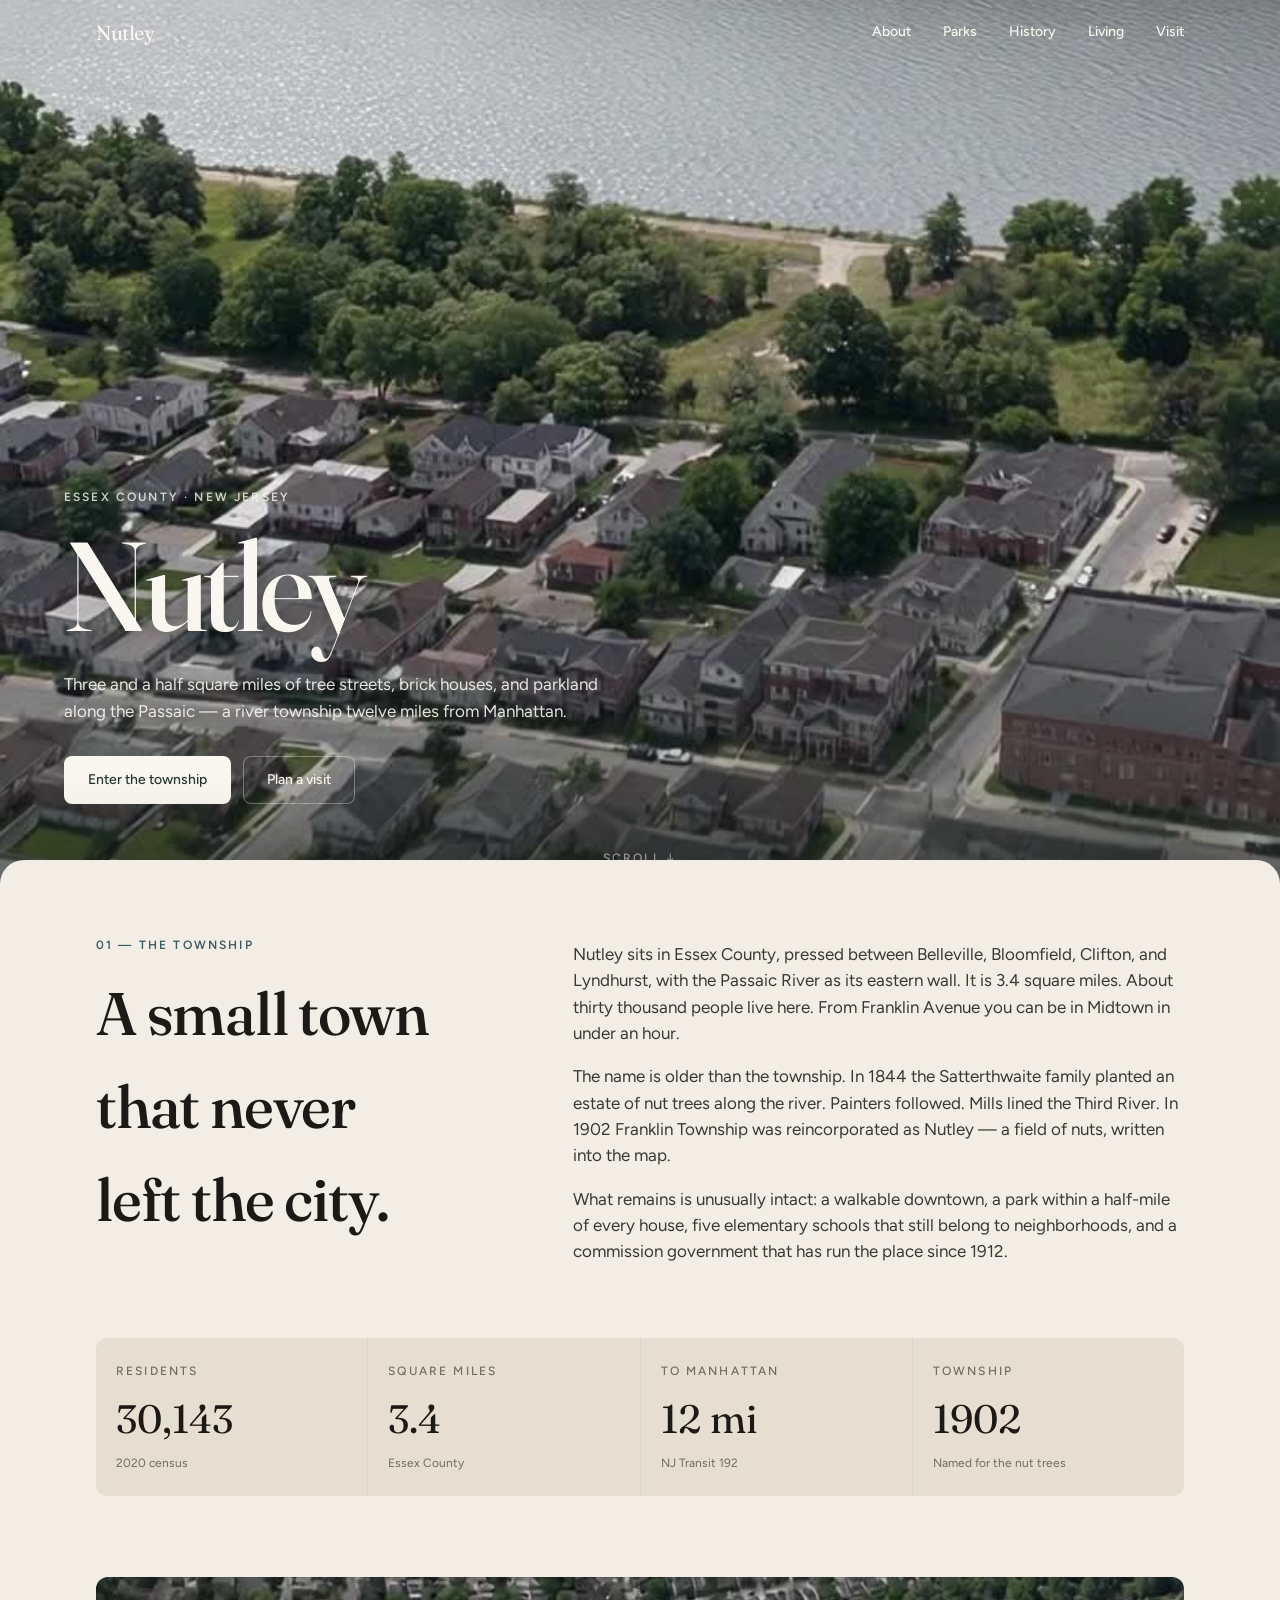
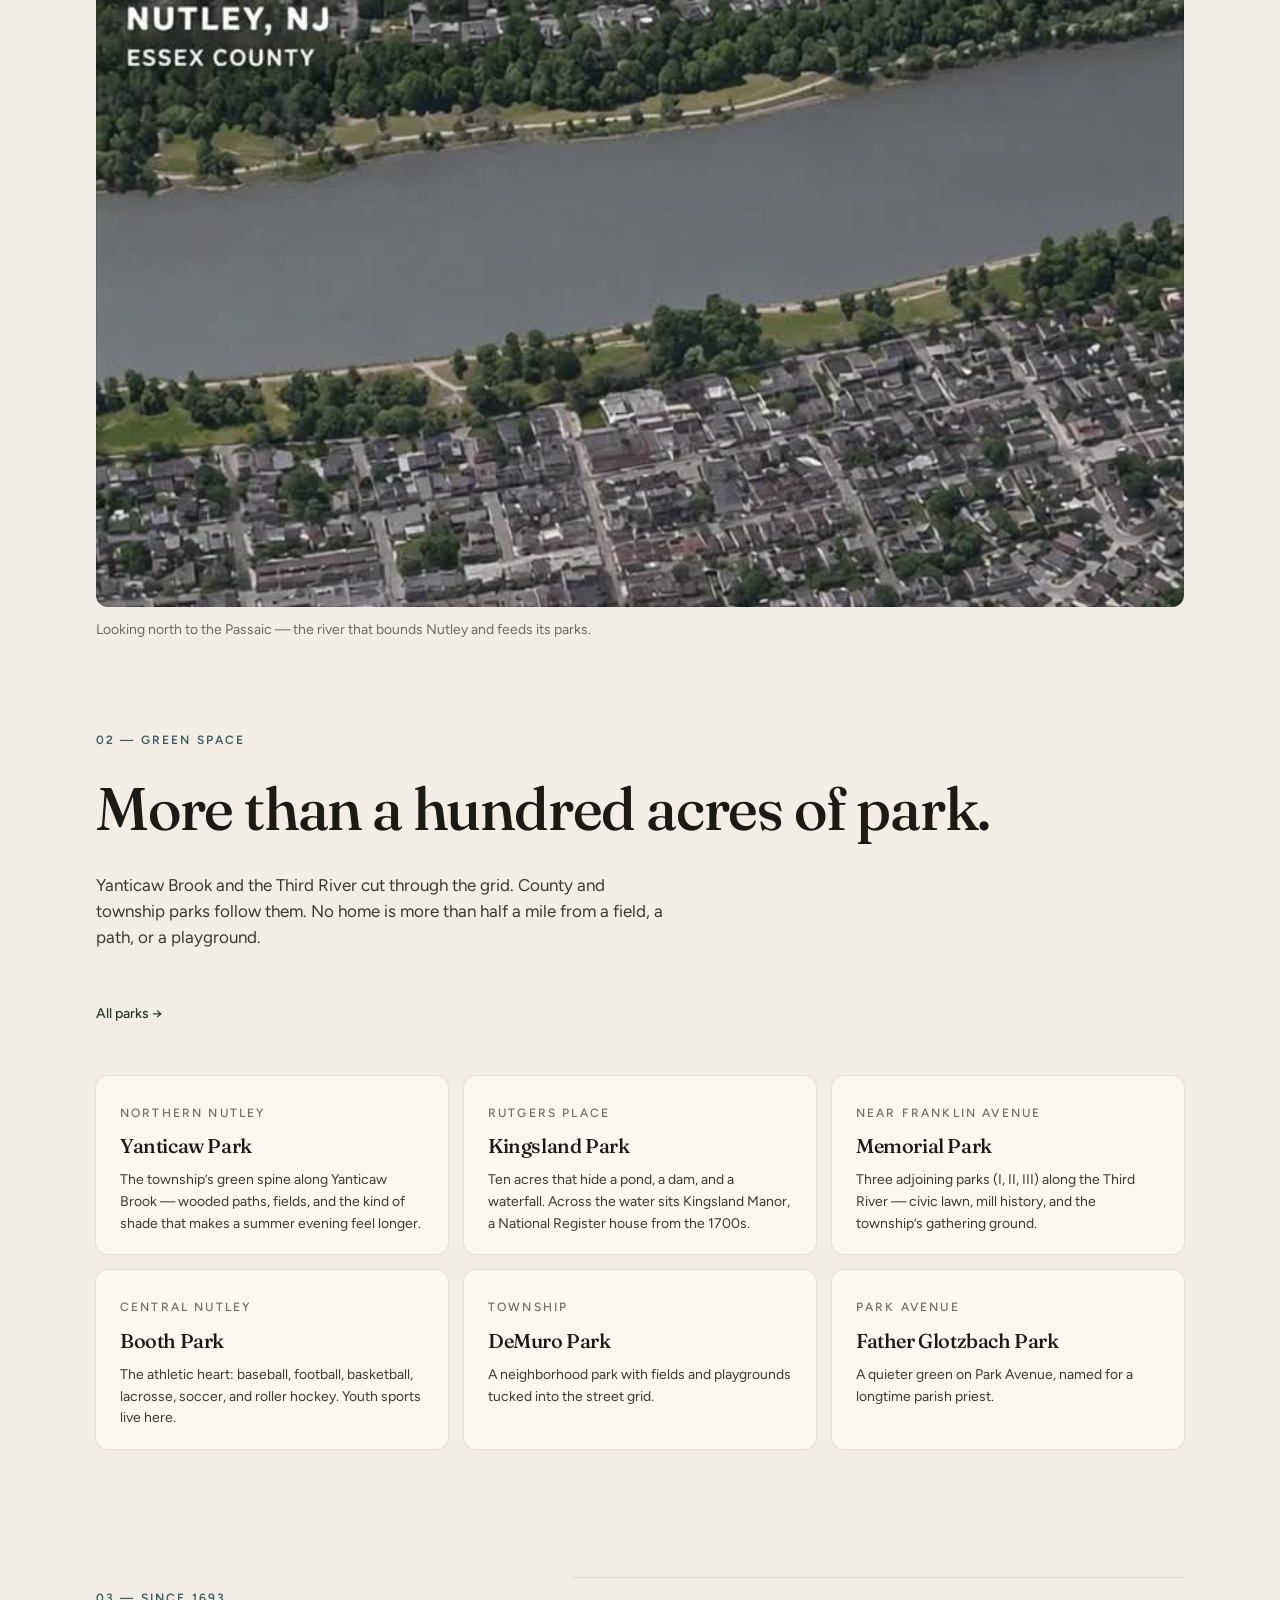
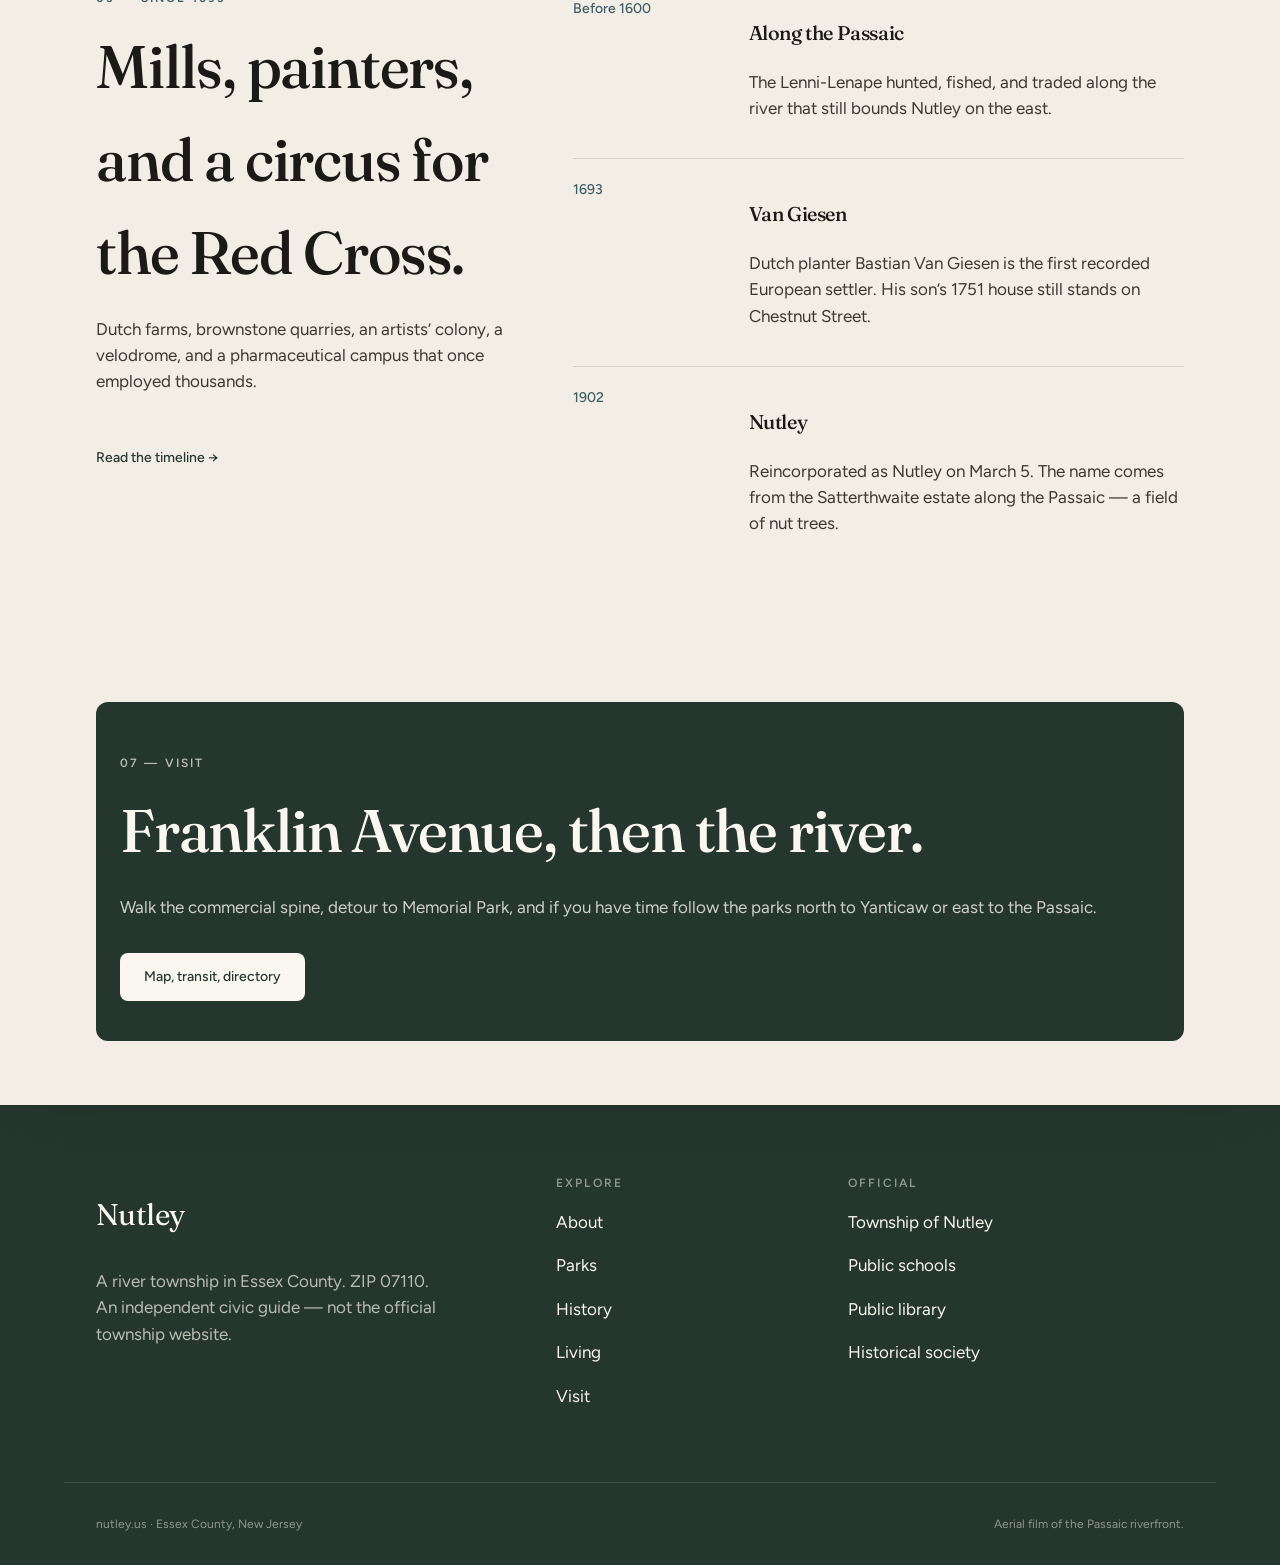
==== index.html @ f78c9973 "Add Nutley civic site for GitHub Pages" ====
<!doctype html>
<html lang="en">
<head>
  <meta charset="utf-8" />
  <meta name="viewport" content="width=device-width, initial-scale=1" />
  <title>Nutley, New Jersey</title>
  <meta name="description" content="Nutley, New Jersey — a river township in Essex County. Parks, history, neighborhoods, schools, and how to visit. Twelve miles from Manhattan." />
  <meta name="theme-color" content="#24362d" />
  <link rel="icon" type="image/svg+xml" href="/favicon.svg" />
  <link rel="preconnect" href="https://fonts.googleapis.com" />
  <link rel="preconnect" href="https://fonts.gstatic.com" crossorigin />
  <link rel="stylesheet" href="https://fonts.googleapis.com/css2?family=Figtree:ital,wght@0,400;0,500;0,600;1,400&family=Fraunces:opsz,wght@9..144,500;9..144,600;9..144,700&display=swap" />
  <link rel="stylesheet" href="/assets/site.css" />
  <meta property="og:title" content="Nutley, New Jersey" />
  <meta property="og:description" content="Nutley, New Jersey — a river township in Essex County. Parks, history, neighborhoods, schools, and how to visit. Twelve miles from Manhattan." />
  <meta property="og:image" content="/og.jpg" />
</head>
<body data-page="home">

  <a class="sr-only" href="#main">Skip to content</a>
  <div class="video-root" aria-hidden="true">
    <div class="video-wrap">
      <video autoplay muted loop playsinline preload="auto" poster="/video/nutley-poster.jpg">
        <source src="/video/nutley-aerial.mp4" type="video/mp4" />
      </video>
      <div class="video-scrim"></div>
    </div>
  </div>
  <header>
    <div class="header-inner">
      <a class="logo" href="/">Nutley</a>
      <nav class="primary" aria-label="Primary">
        <a href="/#about">About</a>
        <a href="/parks.html">Parks</a>
        <a href="/history.html">History</a>
        <a href="/living.html">Living</a>
        <a href="/visit.html">Visit</a>
      </nav>
      <button class="menu-btn" type="button" aria-expanded="false" aria-label="Open menu">☰</button>
    </div>
    <div class="mobile-nav" id="mobile-nav">
      <a href="/#about">About</a>
      <a href="/parks.html">Parks</a>
      <a href="/history.html">History</a>
      <a href="/living.html">Living</a>
      <a href="/visit.html">Visit</a>
    </div>
  </header>
<main>
  <section class="hero">
    <div class="hero-inner">
      <p class="kicker">Essex County · New Jersey</p>
      <h1>Nutley</h1>
      <p class="lede">Three and a half square miles of tree streets, brick houses, and parkland along the Passaic — a river township twelve miles from Manhattan.</p>
      <div class="actions">
        <a class="btn btn-cream" href="#about">Enter the township</a>
        <a class="btn btn-ghost" href="/visit.html">Plan a visit</a>
      </div>
    </div>
    <a class="scroll-cue" href="#about">Scroll ↓</a>
  </section>
  <div class="sheet" id="main">
    <section class="section" id="about">
      <div class="grid-12">
        <div>
          <p class="kicker">01 — The township</p>
          <h2>A small town that never left the city.</h2>
        </div>
        <div class="ink-soft">
          <p>Nutley sits in Essex County, pressed between Belleville, Bloomfield, Clifton, and Lyndhurst, with the Passaic River as its eastern wall. It is 3.4 square miles. About thirty thousand people live here. From Franklin Avenue you can be in Midtown in under an hour.</p>
          <p>The name is older than the township. In 1844 the Satterthwaite family planted an estate of nut trees along the river. Painters followed. Mills lined the Third River. In 1902 Franklin Township was reincorporated as Nutley — a field of nuts, written into the map.</p>
          <p>What remains is unusually intact: a walkable downtown, a park within a half-mile of every house, five elementary schools that still belong to neighborhoods, and a commission government that has run the place since 1912.</p>
        </div>
      </div>
      <dl class="stats">
        <div><dt>Residents</dt><dd>30,143</dd><p>2020 census</p></div>
        <div><dt>Square miles</dt><dd>3.4</dd><p>Essex County</p></div>
        <div><dt>To Manhattan</dt><dd>12 mi</dd><p>NJ Transit 192</p></div>
        <div><dt>Township</dt><dd>1902</dd><p>Named for the nut trees</p></div>
      </dl>
    </section>
    <section class="section" style="padding-top:0;padding-bottom:0">
      <img class="frame tall" src="/photos/nutley-wide.jpg" alt="Aerial view of Nutley looking toward the Passaic River" />
      <p class="muted" style="margin-top:0.75rem;font-size:0.875rem">Looking north to the Passaic — the river that bounds Nutley and feeds its parks.</p>
    </section>
    <section class="section" id="parks">
      <p class="kicker">02 — Green space</p>
      <h2>More than a hundred acres of park.</h2>
      <p class="ink-soft" style="max-width:36rem">Yanticaw Brook and the Third River cut through the grid. County and township parks follow them. No home is more than half a mile from a field, a path, or a playground.</p>
      <a class="link-row" href="/parks.html">All parks →</a>
      <div class="cards three">
        <article class="card"><p class="meta">Northern Nutley</p><h3>Yanticaw Park</h3><p>The township’s green spine along Yanticaw Brook — wooded paths, fields, and the kind of shade that makes a summer evening feel longer.</p></article><article class="card"><p class="meta">Rutgers Place</p><h3>Kingsland Park</h3><p>Ten acres that hide a pond, a dam, and a waterfall. Across the water sits Kingsland Manor, a National Register house from the 1700s.</p></article><article class="card"><p class="meta">Near Franklin Avenue</p><h3>Memorial Park</h3><p>Three adjoining parks (I, II, III) along the Third River — civic lawn, mill history, and the township’s gathering ground.</p></article><article class="card"><p class="meta">Central Nutley</p><h3>Booth Park</h3><p>The athletic heart: baseball, football, basketball, lacrosse, soccer, and roller hockey. Youth sports live here.</p></article><article class="card"><p class="meta">Township</p><h3>DeMuro Park</h3><p>A neighborhood park with fields and playgrounds tucked into the street grid.</p></article><article class="card"><p class="meta">Park Avenue</p><h3>Father Glotzbach Park</h3><p>A quieter green on Park Avenue, named for a longtime parish priest.</p></article>
      </div>
    </section>
    <section class="section" id="history">
      <div class="grid-12">
        <div>
          <p class="kicker">03 — Since 1693</p>
          <h2>Mills, painters, and a circus for the Red Cross.</h2>
          <p class="ink-soft">Dutch farms, brownstone quarries, an artists’ colony, a velodrome, and a pharmaceutical campus that once employed thousands.</p>
          <a class="link-row" href="/history.html">Read the timeline →</a>
        </div>
        <ol class="timeline">
          <li><span class="year">Before 1600</span><div><h3>Along the Passaic</h3><p class="ink-soft">The Lenni-Lenape hunted, fished, and traded along the river that still bounds Nutley on the east.</p></div></li>
          <li><span class="year">1693</span><div><h3>Van Giesen</h3><p class="ink-soft">Dutch planter Bastian Van Giesen is the first recorded European settler. His son’s 1751 house still stands on Chestnut Street.</p></div></li>
          <li><span class="year">1902</span><div><h3>Nutley</h3><p class="ink-soft">Reincorporated as Nutley on March 5. The name comes from the Satterthwaite estate along the Passaic — a field of nut trees.</p></div></li>
        </ol>
      </div>
    </section>
    <section class="section">
      <div class="cta-band">
        <p class="kicker">07 — Visit</p>
        <h2>Franklin Avenue, then the river.</h2>
        <p>Walk the commercial spine, detour to Memorial Park, and if you have time follow the parks north to Yanticaw or east to the Passaic.</p>
        <div class="actions"><a class="btn btn-cream" href="/visit.html">Map, transit, directory</a></div>
      </div>
    </section>

  </div>
</main>
  <footer>
    <div class="footer-inner">
      <div>
        <p class="logo" style="font-size:1.875rem">Nutley</p>
        <p style="color:color-mix(in oklab, var(--cream) 70%, transparent); max-width:22rem">A river township in Essex County. ZIP 07110. An independent civic guide — not the official township website.</p>
      </div>
      <div>
        <p class="kicker" style="color:color-mix(in oklab, var(--cream) 50%, transparent)">Explore</p>
        <p><a href="/#about">About</a></p>
        <p><a href="/parks.html">Parks</a></p>
        <p><a href="/history.html">History</a></p>
        <p><a href="/living.html">Living</a></p>
        <p><a href="/visit.html">Visit</a></p>
      </div>
      <div>
        <p class="kicker" style="color:color-mix(in oklab, var(--cream) 50%, transparent)">Official</p>
        <p><a href="https://www.nutleynj.org/" target="_blank" rel="noreferrer">Township of Nutley</a></p>
        <p><a href="https://www.nutleyschools.org/" target="_blank" rel="noreferrer">Public schools</a></p>
        <p><a href="https://nutleypubliclibrary.org/" target="_blank" rel="noreferrer">Public library</a></p>
        <p><a href="https://www.nutleyhistoricalsociety.org/" target="_blank" rel="noreferrer">Historical society</a></p>
      </div>
    </div>
    <div class="footer-legal">
      <p>nutley.us · Essex County, New Jersey</p>
      <p>Aerial film of the Passaic riverfront.</p>
    </div>
  </footer>
  <script src="/assets/site.js"></script>
</body>
</html>
---- assets/site.css ----
:root {
  --paper: #f2eee6;
  --paper-2: #e6dfd1;
  --cream: #faf7f1;
  --ink: #1c1a16;
  --ink-soft: #3c3830;
  --muted: #6f695f;
  --forest: #24362d;
  --forest-deep: #16211b;
  --river: #3d5a62;
  --line: color-mix(in oklab, var(--ink) 12%, transparent);
  --display: "Fraunces", "Times New Roman", serif;
  --sans: "Figtree", ui-sans-serif, system-ui, sans-serif;
  --ease: cubic-bezier(0.22, 1, 0.36, 1);
}
* { box-sizing: border-box; }
html { scroll-behavior: smooth; -webkit-font-smoothing: antialiased; }
body {
  margin: 0;
  background: var(--forest-deep);
  color: var(--ink);
  font-family: var(--sans);
  font-size: 1.0625rem;
  line-height: 1.55;
}
button:not(:disabled), [role="button"]:not(:disabled) { cursor: pointer; }
h1, h2, h3 { font-family: var(--display); text-wrap: balance; letter-spacing: -0.02em; font-weight: 500; }
p { text-wrap: pretty; }
a { color: inherit; text-decoration: none; }
img { max-width: 100%; display: block; }
.video-root { pointer-events: none; position: fixed; inset: 0; z-index: 0; overflow: hidden; background: var(--forest-deep); }
.video-wrap { position: absolute; inset: 0; will-change: opacity; }
.video-wrap video {
  position: absolute; inset: 0; width: 100%; height: 100%;
  object-fit: cover; object-position: center 20%;
  filter: brightness(1.1) contrast(1.05);
}
.video-scrim {
  position: absolute; inset: 0;
  background: linear-gradient(180deg,
    color-mix(in oklab, var(--forest-deep) 10%, transparent) 0%,
    transparent 42%,
    color-mix(in oklab, var(--forest-deep) 14%, transparent) 72%,
    color-mix(in oklab, var(--forest-deep) 42%, transparent) 100%);
}
header {
  position: fixed; inset-inline: 0; top: 0; z-index: 50;
  color: var(--cream);
  transition: background-color 200ms var(--ease), color 200ms var(--ease), box-shadow 200ms var(--ease);
}
header.solid {
  background: color-mix(in oklab, var(--paper) 95%, transparent);
  color: var(--ink);
  box-shadow: 0 1px 0 var(--line);
}
.header-inner {
  max-width: 72rem; margin: 0 auto; height: 4rem;
  display: flex; align-items: center; justify-content: space-between;
  padding: 0 1.25rem;
}
.logo { font-family: var(--display); font-size: 1.25rem; letter-spacing: -0.02em; }
nav.primary { display: none; gap: 2rem; }
nav.primary a { font-size: 0.875rem; font-weight: 500; }
nav.primary a:hover { opacity: 0.7; }
.menu-btn {
  width: 2.75rem; height: 2.75rem; border: 0; background: transparent; color: inherit;
  display: flex; align-items: center; justify-content: center;
}
.mobile-nav { display: none; border-top: 1px solid var(--line); background: var(--paper); color: var(--ink); }
.mobile-nav.open { display: block; }
.mobile-nav a { display: flex; min-height: 3rem; align-items: center; padding: 0 1.25rem; font-weight: 500; }
.hero {
  position: relative; z-index: 10;
  min-height: 100dvh; display: flex; flex-direction: column; justify-content: flex-end;
  padding: 7rem 1.25rem 6rem; color: var(--cream);
}
.hero.compact { min-height: 70vh; padding-bottom: 5rem; }
.hero-inner { max-width: 72rem; width: 100%; margin: 0 auto; }
.kicker { font-size: 0.75rem; font-weight: 600; letter-spacing: 0.18em; text-transform: uppercase; color: var(--river); }
.hero .kicker { color: color-mix(in oklab, var(--cream) 80%, transparent); }
.hero h1 {
  margin: 0.75rem 0 0;
  font-size: clamp(4.25rem, 8vw + 1.5rem, 9.5rem);
  line-height: 1.05; letter-spacing: -0.04em;
  text-shadow: 0 1px 18px rgba(14, 20, 17, 0.35);
}
.hero.compact h1 { font-size: clamp(2.5rem, 8vw, 6.5rem); }
.lede { margin: 1.25rem 0 0; max-width: 36rem; color: color-mix(in oklab, var(--cream) 90%, transparent); text-shadow: 0 1px 18px rgba(14, 20, 17, 0.35); }
.actions { margin-top: 2rem; display: flex; flex-wrap: wrap; gap: 0.75rem; }
.btn {
  display: inline-flex; align-items: center; justify-content: center;
  height: 3rem; padding: 0 1.5rem; border-radius: 0.5rem;
  font-size: 0.875rem; font-weight: 500;
  transition: opacity 150ms var(--ease), transform 150ms var(--ease), background-color 150ms var(--ease);
}
.btn:active { transform: scale(0.96); }
.btn-cream { background: var(--cream); color: var(--forest); }
.btn-cream:hover { opacity: 0.9; }
.btn-ghost { color: var(--cream); box-shadow: inset 0 0 0 1px rgba(250,247,241,0.35); }
.btn-ghost:hover { background: color-mix(in oklab, var(--cream) 10%, transparent); }
.scroll-cue {
  position: absolute; bottom: 2rem; left: 50%; transform: translateX(-50%);
  font-size: 0.75rem; font-weight: 500; letter-spacing: 0.18em; text-transform: uppercase;
  color: color-mix(in oklab, var(--cream) 70%, transparent);
}
.sheet {
  position: relative; z-index: 10; margin-top: -2.5rem;
  background: var(--paper); color: var(--ink);
  border-radius: 1.5rem 1.5rem 0 0;
  box-shadow: 0 -24px 80px -32px rgba(8, 12, 10, 0.45);
}
.section { max-width: 72rem; margin: 0 auto; padding: 4rem 1.25rem; scroll-margin-top: 6rem; }
.grid-12 { display: grid; gap: 2.5rem; }
.split { display: grid; gap: 2.5rem; }
.stats {
  margin-top: 3.5rem; display: grid; grid-template-columns: 1fr 1fr; gap: 1px;
  background: var(--line); border-radius: 0.75rem; overflow: hidden;
}
.stats div { background: var(--paper-2); padding: 1.5rem 1.25rem; }
.stats dt { font-size: 0.75rem; font-weight: 500; letter-spacing: 0.18em; text-transform: uppercase; color: var(--muted); }
.stats dd { margin: 0.5rem 0 0; font-family: var(--display); font-size: clamp(1.75rem, 1.2rem + 1.6vw, 2.5rem); }
.stats p { margin: 0.25rem 0 0; font-size: 0.75rem; color: var(--muted); }
.cards { margin-top: 2.5rem; display: grid; gap: 1rem; }
.card {
  background: var(--cream); border-radius: 0.75rem; padding: 1.25rem 1.5rem;
  box-shadow: 0 0 0 1px rgba(28,26,22,0.06), 0 1px 2px -1px rgba(28,26,22,0.06);
}
.card .meta, .meta { font-size: 0.75rem; font-weight: 500; letter-spacing: 0.18em; text-transform: uppercase; color: var(--muted); }
.card h3 { margin: 0.5rem 0 0; font-size: 1.25rem; }
.card p { margin: 0.5rem 0 0; font-size: 0.875rem; color: var(--ink-soft); }
.timeline { list-style: none; padding: 0; margin: 0; }
.timeline li { display: grid; gap: 0.5rem; border-top: 1px solid var(--line); padding: 1.25rem 0; }
.timeline .year { font-size: 0.875rem; font-weight: 500; color: var(--river); }
.muted { color: var(--muted); }
.ink-soft { color: var(--ink-soft); }
h2 { margin: 0.75rem 0 0; font-size: clamp(2.25rem, 1.4rem + 3vw, 3.75rem); }
.link-row { display: inline-flex; align-items: center; gap: 0.5rem; margin-top: 1.5rem; height: 2.75rem; font-size: 0.875rem; font-weight: 500; color: var(--forest); }
.frame { border-radius: 0.75rem; width: 100%; object-fit: cover; outline: 1px solid rgba(28,26,22,0.1); outline-offset: -1px; }
.frame.tall { max-height: 70vh; object-position: top; }
.list-rows { list-style: none; padding: 0; margin: 2rem 0 0; border-top: 1px solid var(--line); border-bottom: 1px solid var(--line); }
.list-rows li, .list-rows a.row {
  display: flex; flex-wrap: wrap; align-items: baseline; justify-content: space-between; gap: 0.5rem;
  padding: 1rem 0; border-bottom: 1px solid var(--line); min-height: 4rem;
}
.list-rows li:last-child, .list-rows a.row:last-child { border-bottom: 0; }
.cta-band { background: var(--forest); color: var(--cream); border-radius: 0.75rem; padding: 2.5rem 1.5rem; }
.cta-band .kicker { color: color-mix(in oklab, var(--cream) 70%, transparent); }
.cta-band p { color: color-mix(in oklab, var(--cream) 80%, transparent); }
footer { border-top: 1px solid var(--line); background: var(--forest); color: var(--cream); }
.footer-inner { max-width: 72rem; margin: 0 auto; padding: 3.5rem 1.25rem; display: grid; gap: 2.5rem; }
.footer-legal {
  border-top: 1px solid color-mix(in oklab, var(--cream) 10%, transparent);
  max-width: 72rem; margin: 0 auto; padding: 1.25rem; font-size: 0.75rem;
  color: color-mix(in oklab, var(--cream) 50%, transparent);
  display: flex; flex-direction: column; gap: 0.5rem;
}
.map { width: 100%; height: 20rem; border: 0; border-radius: 0.75rem; }
.sr-only { position: absolute; width: 1px; height: 1px; padding: 0; margin: -1px; overflow: hidden; clip: rect(0,0,0,0); border: 0; }
@media (min-width: 640px) {
  .header-inner, .hero, .section, .footer-inner, .footer-legal { padding-left: 2rem; padding-right: 2rem; }
  .stats { grid-template-columns: repeat(4, 1fr); }
  .cards { grid-template-columns: 1fr 1fr; }
  .timeline li { grid-template-columns: 9rem 1fr; gap: 2rem; }
}
@media (min-width: 768px) {
  nav.primary { display: flex; }
  .menu-btn { display: none; }
  .cards.three { grid-template-columns: repeat(3, 1fr); }
  .footer-inner { grid-template-columns: 5fr 3fr 4fr; }
  .footer-legal { flex-direction: row; justify-content: space-between; }
}
@media (min-width: 1024px) {
  .grid-12 { grid-template-columns: 5fr 7fr; }
  .split { grid-template-columns: 1fr 1fr; align-items: center; }
  .map { height: 24rem; }
}
@media (prefers-reduced-motion: reduce) {
  html { scroll-behavior: auto; }
}
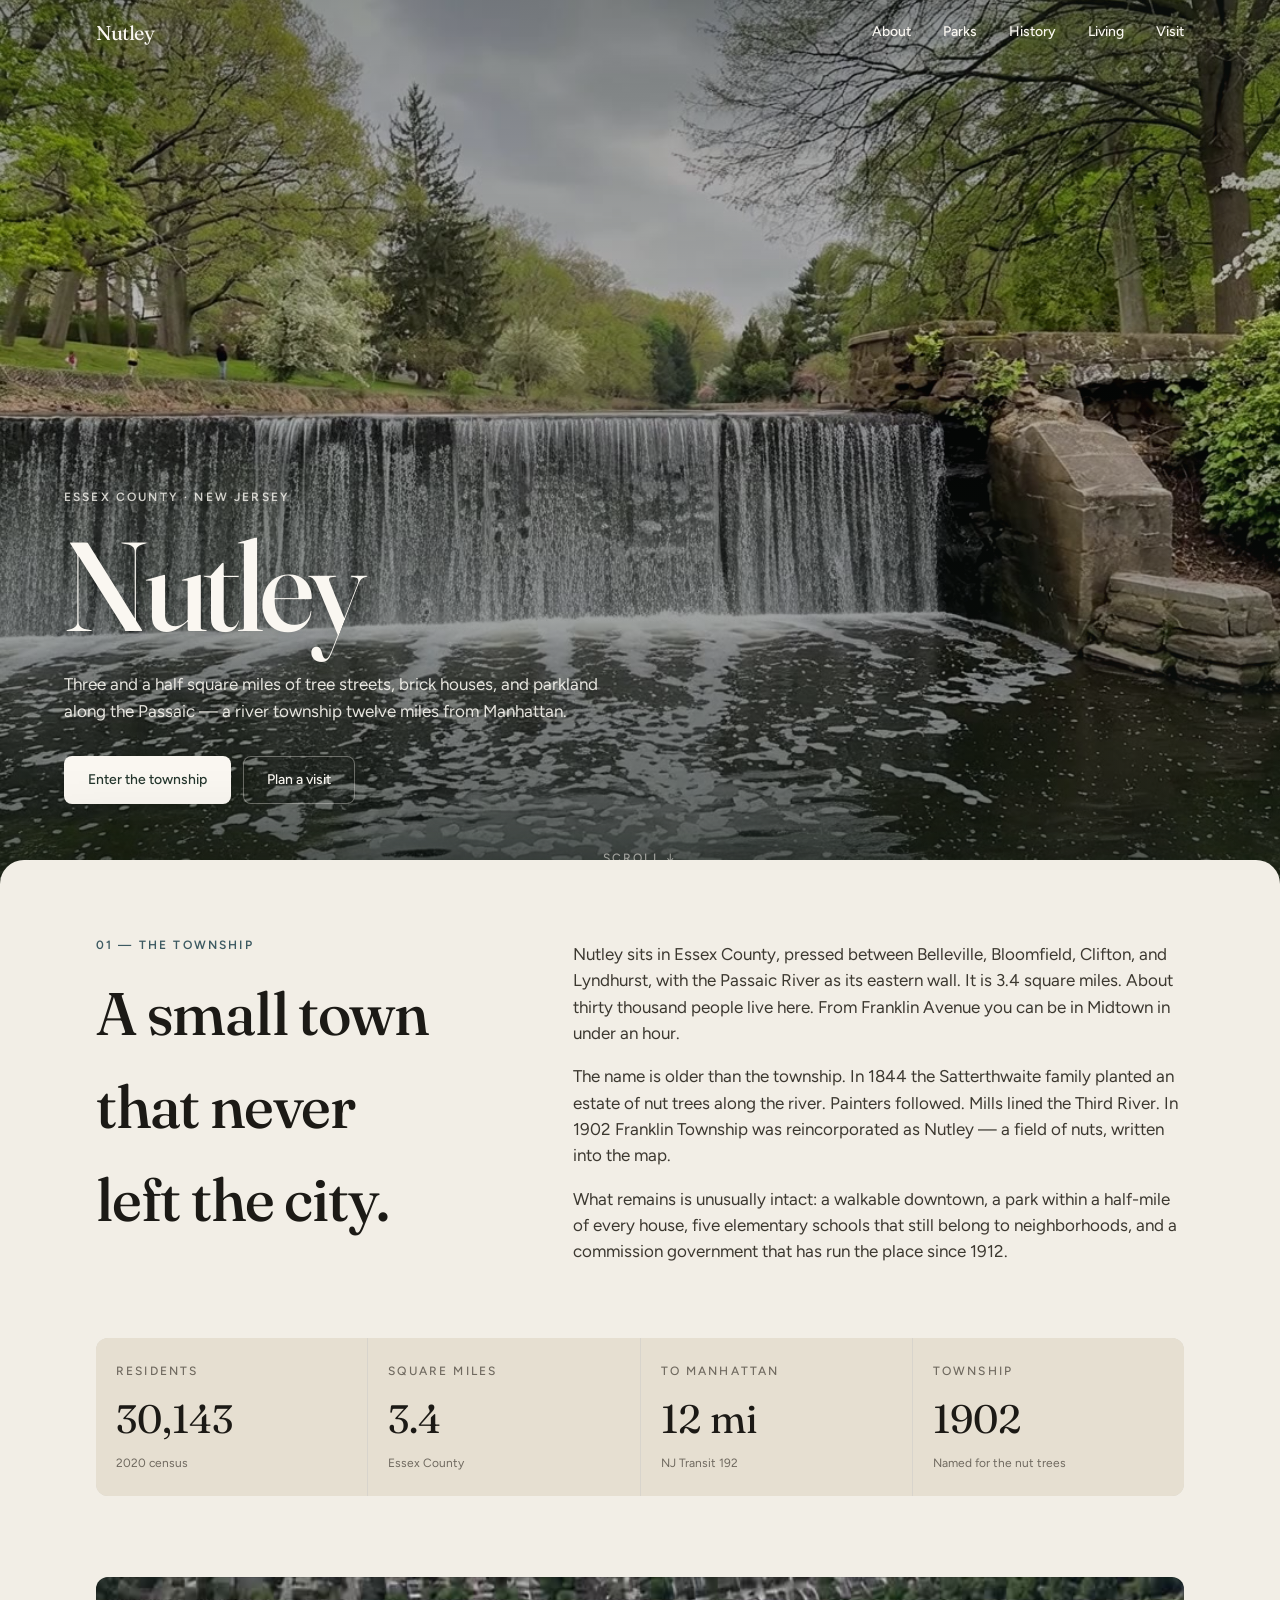
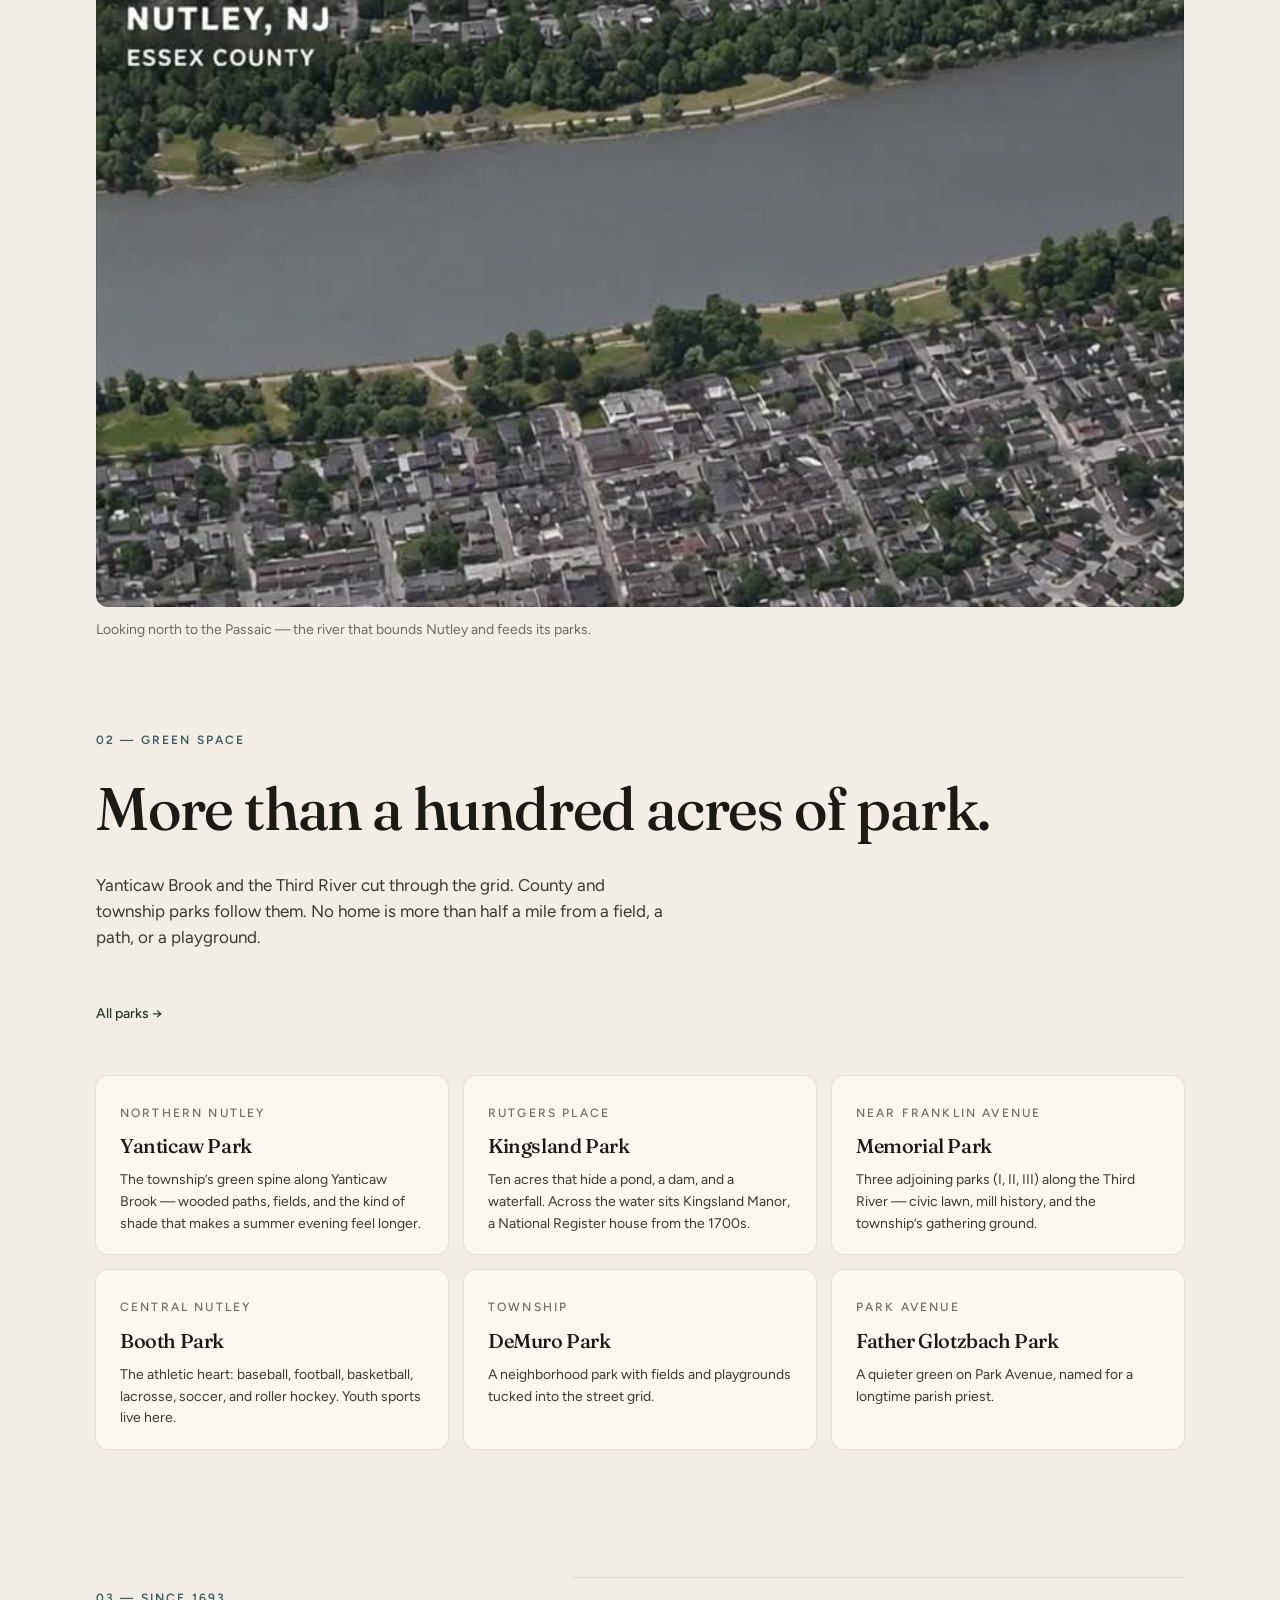
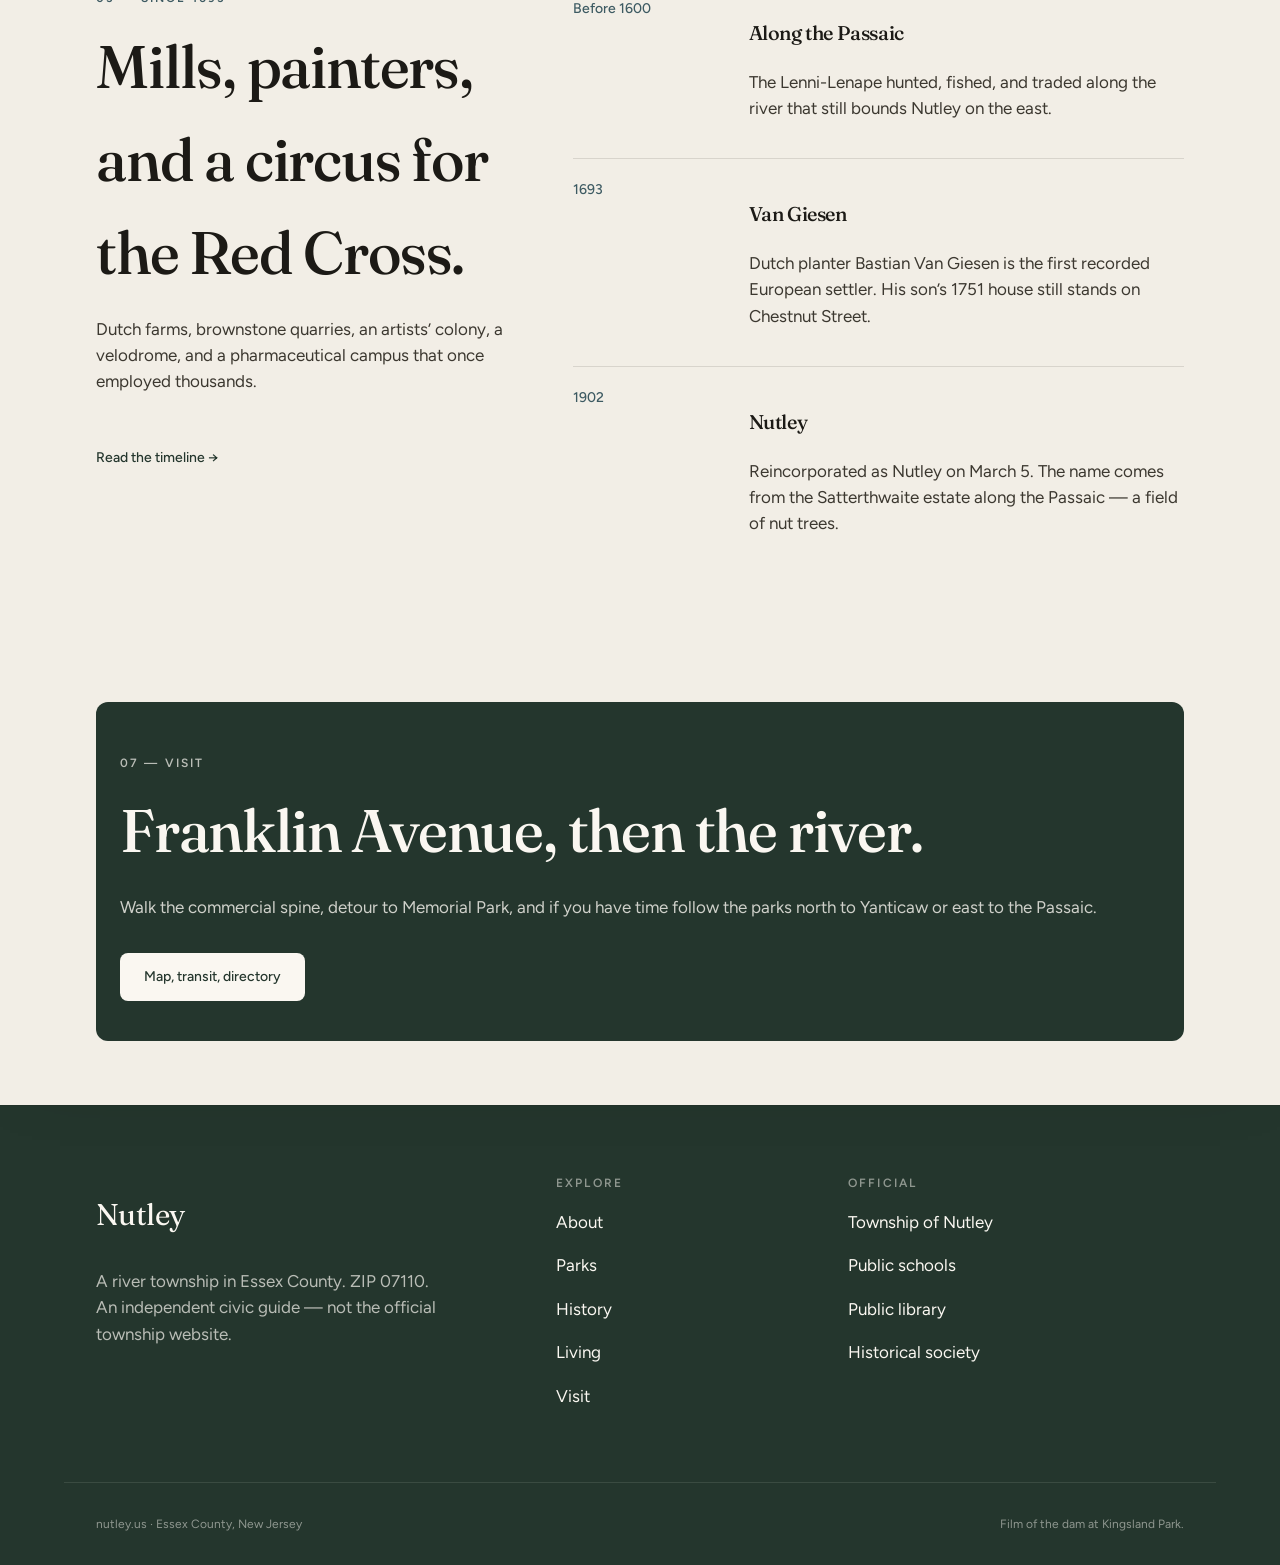
==== commit e39907a3: "Swap hero to Kingsland Park waterfall for GitHub Pages Replace the aerial background with the dam fi" ====
--- a/index.html
+++ b/index.html
@@ -6,44 +6,44 @@
   <title>Nutley, New Jersey</title>
   <meta name="description" content="Nutley, New Jersey — a river township in Essex County. Parks, history, neighborhoods, schools, and how to visit. Twelve miles from Manhattan." />
   <meta name="theme-color" content="#24362d" />
-  <link rel="icon" type="image/svg+xml" href="/favicon.svg" />
+  <link rel="icon" type="image/svg+xml" href="favicon.svg" />
   <link rel="preconnect" href="https://fonts.googleapis.com" />
   <link rel="preconnect" href="https://fonts.gstatic.com" crossorigin />
   <link rel="stylesheet" href="https://fonts.googleapis.com/css2?family=Figtree:ital,wght@0,400;0,500;0,600;1,400&family=Fraunces:opsz,wght@9..144,500;9..144,600;9..144,700&display=swap" />
-  <link rel="stylesheet" href="/assets/site.css" />
+  <link rel="stylesheet" href="assets/site.css" />
   <meta property="og:title" content="Nutley, New Jersey" />
   <meta property="og:description" content="Nutley, New Jersey — a river township in Essex County. Parks, history, neighborhoods, schools, and how to visit. Twelve miles from Manhattan." />
-  <meta property="og:image" content="/og.jpg" />
+  <meta property="og:image" content="og.jpg" />
 </head>
 <body data-page="home">
 
   <a class="sr-only" href="#main">Skip to content</a>
   <div class="video-root" aria-hidden="true">
     <div class="video-wrap">
-      <video autoplay muted loop playsinline preload="auto" poster="/video/nutley-poster.jpg">
-        <source src="/video/nutley-aerial.mp4" type="video/mp4" />
+      <video autoplay muted loop playsinline preload="auto" poster="video/nutley-poster.jpg">
+        <source src="video/nutley-falls.mp4" type="video/mp4" />
       </video>
       <div class="video-scrim"></div>
     </div>
   </div>
   <header>
     <div class="header-inner">
-      <a class="logo" href="/">Nutley</a>
+      <a class="logo" href="index.html">Nutley</a>
       <nav class="primary" aria-label="Primary">
-        <a href="/#about">About</a>
-        <a href="/parks.html">Parks</a>
-        <a href="/history.html">History</a>
-        <a href="/living.html">Living</a>
-        <a href="/visit.html">Visit</a>
+        <a href="index.html#about">About</a>
+        <a href="parks.html">Parks</a>
+        <a href="history.html">History</a>
+        <a href="living.html">Living</a>
+        <a href="visit.html">Visit</a>
       </nav>
       <button class="menu-btn" type="button" aria-expanded="false" aria-label="Open menu">☰</button>
     </div>
     <div class="mobile-nav" id="mobile-nav">
-      <a href="/#about">About</a>
-      <a href="/parks.html">Parks</a>
-      <a href="/history.html">History</a>
-      <a href="/living.html">Living</a>
-      <a href="/visit.html">Visit</a>
+      <a href="index.html#about">About</a>
+      <a href="parks.html">Parks</a>
+      <a href="history.html">History</a>
+      <a href="living.html">Living</a>
+      <a href="visit.html">Visit</a>
     </div>
   </header>
 <main>
@@ -54,7 +54,7 @@
       <p class="lede">Three and a half square miles of tree streets, brick houses, and parkland along the Passaic — a river township twelve miles from Manhattan.</p>
       <div class="actions">
         <a class="btn btn-cream" href="#about">Enter the township</a>
-        <a class="btn btn-ghost" href="/visit.html">Plan a visit</a>
+        <a class="btn btn-ghost" href="visit.html">Plan a visit</a>
       </div>
     </div>
     <a class="scroll-cue" href="#about">Scroll ↓</a>
@@ -80,14 +80,14 @@
       </dl>
     </section>
     <section class="section" style="padding-top:0;padding-bottom:0">
-      <img class="frame tall" src="/photos/nutley-wide.jpg" alt="Aerial view of Nutley looking toward the Passaic River" />
+      <img class="frame tall" src="photos/nutley-wide.jpg" alt="Aerial view of Nutley looking toward the Passaic River" />
       <p class="muted" style="margin-top:0.75rem;font-size:0.875rem">Looking north to the Passaic — the river that bounds Nutley and feeds its parks.</p>
     </section>
     <section class="section" id="parks">
       <p class="kicker">02 — Green space</p>
       <h2>More than a hundred acres of park.</h2>
       <p class="ink-soft" style="max-width:36rem">Yanticaw Brook and the Third River cut through the grid. County and township parks follow them. No home is more than half a mile from a field, a path, or a playground.</p>
-      <a class="link-row" href="/parks.html">All parks →</a>
+      <a class="link-row" href="parks.html">All parks →</a>
       <div class="cards three">
         <article class="card"><p class="meta">Northern Nutley</p><h3>Yanticaw Park</h3><p>The township’s green spine along Yanticaw Brook — wooded paths, fields, and the kind of shade that makes a summer evening feel longer.</p></article><article class="card"><p class="meta">Rutgers Place</p><h3>Kingsland Park</h3><p>Ten acres that hide a pond, a dam, and a waterfall. Across the water sits Kingsland Manor, a National Register house from the 1700s.</p></article><article class="card"><p class="meta">Near Franklin Avenue</p><h3>Memorial Park</h3><p>Three adjoining parks (I, II, III) along the Third River — civic lawn, mill history, and the township’s gathering ground.</p></article><article class="card"><p class="meta">Central Nutley</p><h3>Booth Park</h3><p>The athletic heart: baseball, football, basketball, lacrosse, soccer, and roller hockey. Youth sports live here.</p></article><article class="card"><p class="meta">Township</p><h3>DeMuro Park</h3><p>A neighborhood park with fields and playgrounds tucked into the street grid.</p></article><article class="card"><p class="meta">Park Avenue</p><h3>Father Glotzbach Park</h3><p>A quieter green on Park Avenue, named for a longtime parish priest.</p></article>
       </div>
@@ -98,7 +98,7 @@
           <p class="kicker">03 — Since 1693</p>
           <h2>Mills, painters, and a circus for the Red Cross.</h2>
           <p class="ink-soft">Dutch farms, brownstone quarries, an artists’ colony, a velodrome, and a pharmaceutical campus that once employed thousands.</p>
-          <a class="link-row" href="/history.html">Read the timeline →</a>
+          <a class="link-row" href="history.html">Read the timeline →</a>
         </div>
         <ol class="timeline">
           <li><span class="year">Before 1600</span><div><h3>Along the Passaic</h3><p class="ink-soft">The Lenni-Lenape hunted, fished, and traded along the river that still bounds Nutley on the east.</p></div></li>
@@ -112,7 +112,7 @@
         <p class="kicker">07 — Visit</p>
         <h2>Franklin Avenue, then the river.</h2>
         <p>Walk the commercial spine, detour to Memorial Park, and if you have time follow the parks north to Yanticaw or east to the Passaic.</p>
-        <div class="actions"><a class="btn btn-cream" href="/visit.html">Map, transit, directory</a></div>
+        <div class="actions"><a class="btn btn-cream" href="visit.html">Map, transit, directory</a></div>
       </div>
     </section>
 
@@ -126,11 +126,11 @@
       </div>
       <div>
         <p class="kicker" style="color:color-mix(in oklab, var(--cream) 50%, transparent)">Explore</p>
-        <p><a href="/#about">About</a></p>
-        <p><a href="/parks.html">Parks</a></p>
-        <p><a href="/history.html">History</a></p>
-        <p><a href="/living.html">Living</a></p>
-        <p><a href="/visit.html">Visit</a></p>
+        <p><a href="index.html#about">About</a></p>
+        <p><a href="parks.html">Parks</a></p>
+        <p><a href="history.html">History</a></p>
+        <p><a href="living.html">Living</a></p>
+        <p><a href="visit.html">Visit</a></p>
       </div>
       <div>
         <p class="kicker" style="color:color-mix(in oklab, var(--cream) 50%, transparent)">Official</p>
@@ -142,9 +142,9 @@
     </div>
     <div class="footer-legal">
       <p>nutley.us · Essex County, New Jersey</p>
-      <p>Aerial film of the Passaic riverfront.</p>
+      <p>Film of the dam at Kingsland Park.</p>
     </div>
   </footer>
-  <script src="/assets/site.js"></script>
+  <script src="assets/site.js"></script>
 </body>
 </html>
--- a/assets/site.css
+++ b/assets/site.css
@@ -32,16 +32,16 @@
 .video-wrap { position: absolute; inset: 0; will-change: opacity; }
 .video-wrap video {
   position: absolute; inset: 0; width: 100%; height: 100%;
-  object-fit: cover; object-position: center 20%;
-  filter: brightness(1.1) contrast(1.05);
+  object-fit: cover; object-position: center 42%;
+  filter: brightness(0.82) contrast(1.08) saturate(1.12);
 }
 .video-scrim {
   position: absolute; inset: 0;
   background: linear-gradient(180deg,
-    color-mix(in oklab, var(--forest-deep) 10%, transparent) 0%,
-    transparent 42%,
-    color-mix(in oklab, var(--forest-deep) 14%, transparent) 72%,
-    color-mix(in oklab, var(--forest-deep) 42%, transparent) 100%);
+    color-mix(in oklab, var(--forest-deep) 38%, transparent) 0%,
+    color-mix(in oklab, var(--forest-deep) 12%, transparent) 36%,
+    color-mix(in oklab, var(--forest-deep) 28%, transparent) 68%,
+    color-mix(in oklab, var(--forest-deep) 62%, transparent) 100%);
 }
 header {
   position: fixed; inset-inline: 0; top: 0; z-index: 50;
